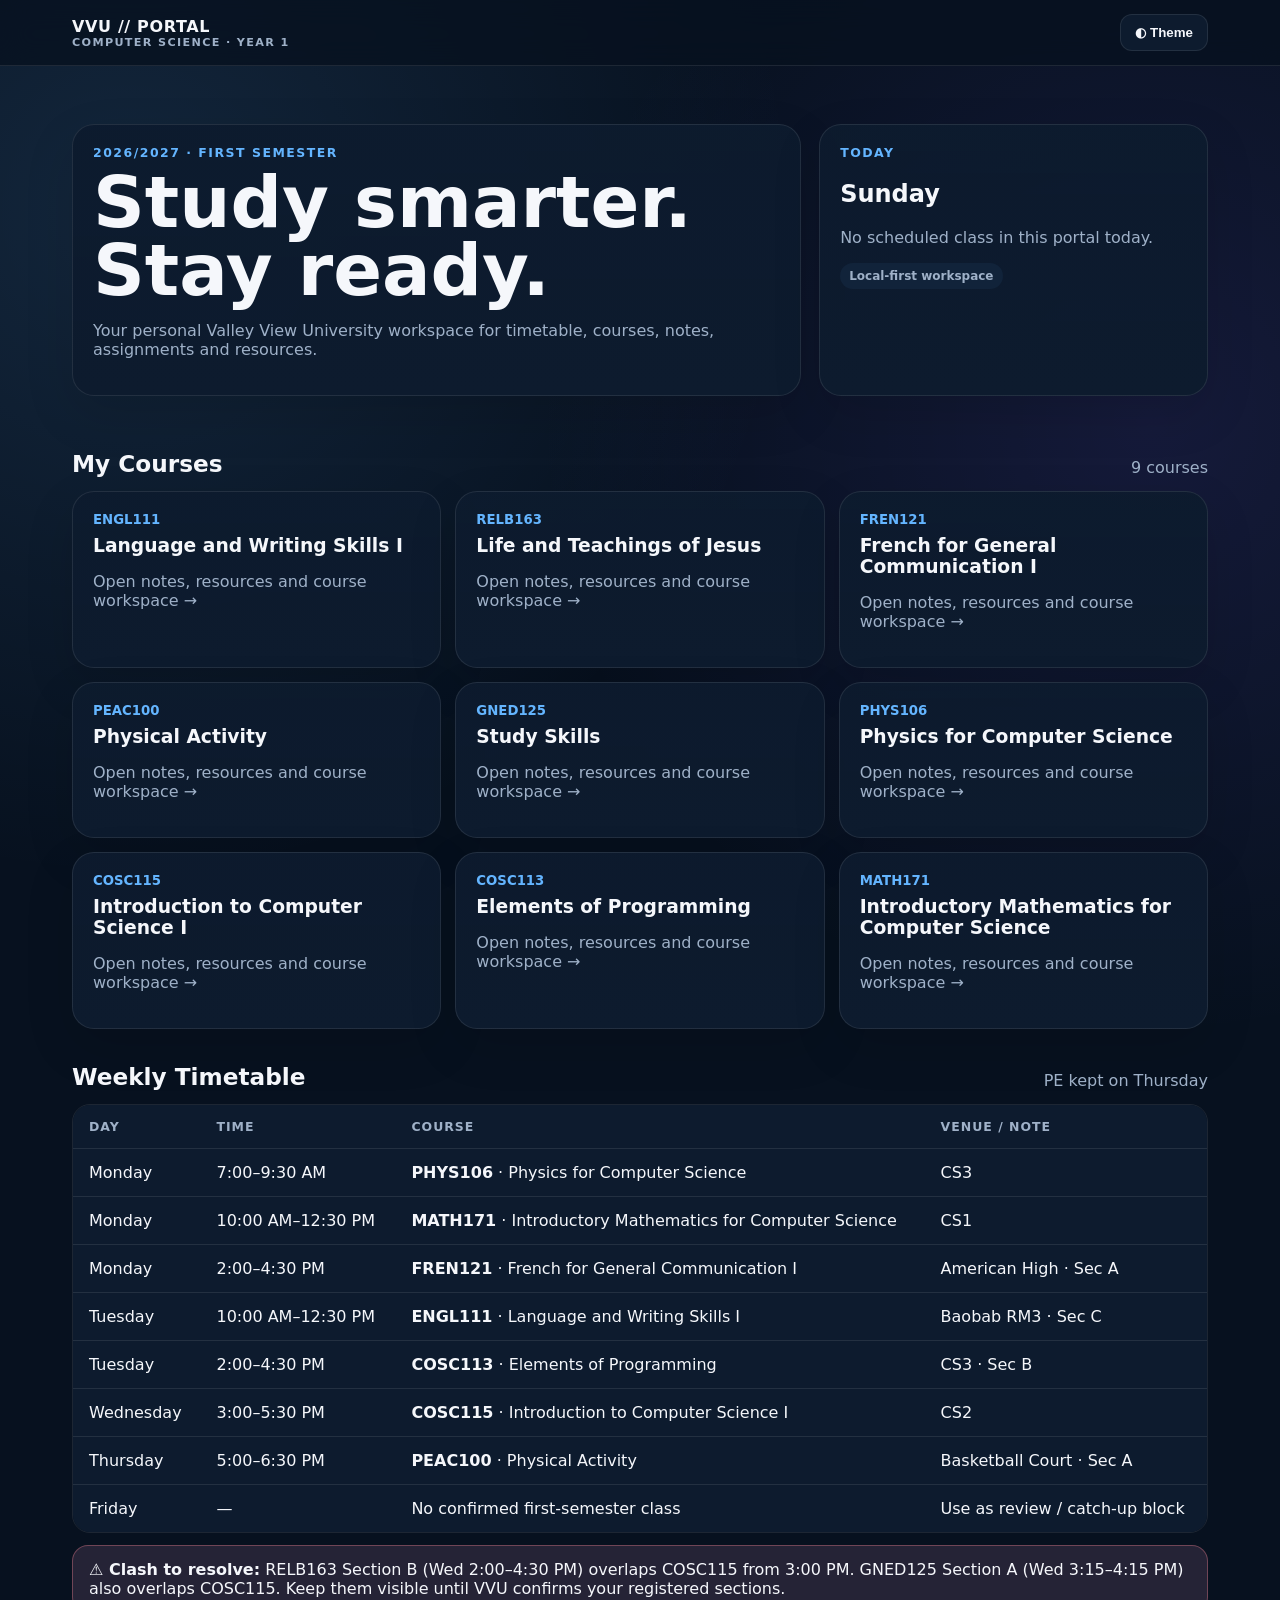
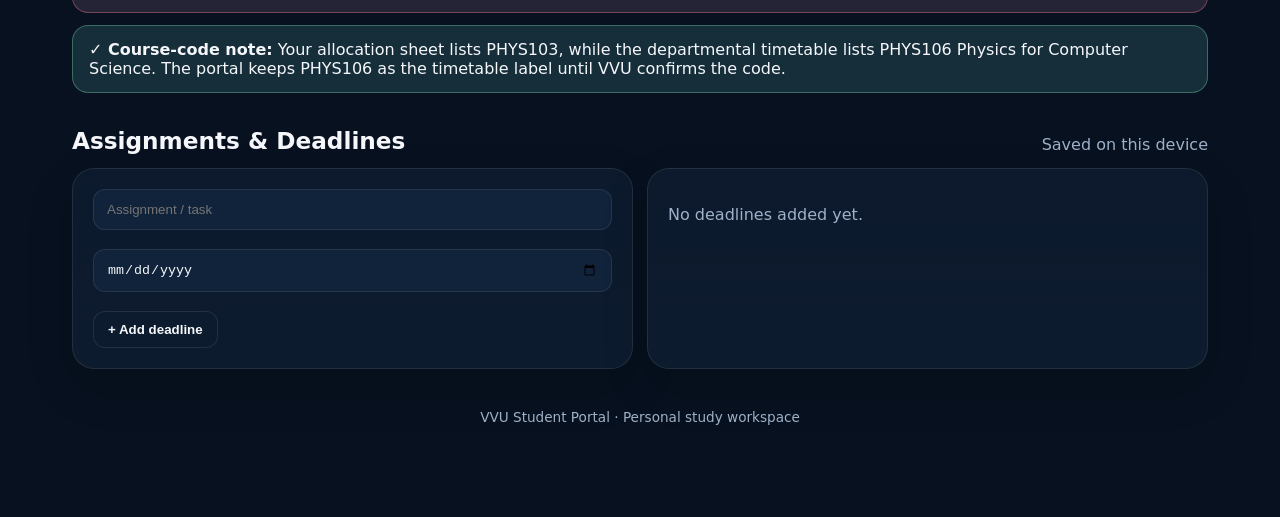
==== vvu-student-portal/index.html @ eab5c730 "Publish personal VVU student portal" ====
<!doctype html><html><head><meta charset="utf-8"><meta name="viewport" content="width=device-width,initial-scale=1"><title>VVU Student Portal</title><link rel="stylesheet" href="styles.css"></head><body>
<header class="topbar"><nav class="nav"><a class="brand" href="index.html">VVU // PORTAL<small>COMPUTER SCIENCE · YEAR 1</small></a><div class="spacer"></div><button class="btn" onclick="toggleTheme()">◐ Theme</button></nav></header>
<main class="shell">
<section class="hero"><div class="card"><div class="eyebrow">2026/2027 · First Semester</div><h1>Study smarter.<br>Stay ready.</h1><p class="muted">Your personal Valley View University workspace for timetable, courses, notes, assignments and resources.</p></div><div class="card"><div class="eyebrow">Today</div><h2 id="todayLabel">Loading…</h2><p class="muted" id="todayText"></p><span class="chip">Local-first workspace</span></div></section>
<div class="section-title"><h2>My Courses</h2><span class="muted">9 courses</span></div><section class="grid" id="courseGrid"></section>
<div class="section-title"><h2>Weekly Timetable</h2><span class="muted">PE kept on Thursday</span></div>
<div class="table-wrap"><table><thead><tr><th>Day</th><th>Time</th><th>Course</th><th>Venue / Note</th></tr></thead><tbody>
<tr data-day="1"><td>Monday</td><td>7:00–9:30 AM</td><td><b>PHYS106</b> · Physics for Computer Science</td><td>CS3</td></tr>
<tr data-day="1"><td>Monday</td><td>10:00 AM–12:30 PM</td><td><b>MATH171</b> · Introductory Mathematics for Computer Science</td><td>CS1</td></tr>
<tr data-day="1"><td>Monday</td><td>2:00–4:30 PM</td><td><b>FREN121</b> · French for General Communication I</td><td>American High · Sec A</td></tr>
<tr data-day="2"><td>Tuesday</td><td>10:00 AM–12:30 PM</td><td><b>ENGL111</b> · Language and Writing Skills I</td><td>Baobab RM3 · Sec C</td></tr>
<tr data-day="2"><td>Tuesday</td><td>2:00–4:30 PM</td><td><b>COSC113</b> · Elements of Programming</td><td>CS3 · Sec B</td></tr>
<tr data-day="3"><td>Wednesday</td><td>3:00–5:30 PM</td><td><b>COSC115</b> · Introduction to Computer Science I</td><td>CS2</td></tr>
<tr data-day="4"><td>Thursday</td><td>5:00–6:30 PM</td><td><b>PEAC100</b> · Physical Activity</td><td>Basketball Court · Sec A</td></tr>
<tr data-day="5"><td>Friday</td><td>—</td><td>No confirmed first-semester class</td><td>Use as review / catch-up block</td></tr>
</tbody></table></div>
<div class="alert"><b>⚠ Clash to resolve:</b> RELB163 Section B (Wed 2:00–4:30 PM) overlaps COSC115 from 3:00 PM. GNED125 Section A (Wed 3:15–4:15 PM) also overlaps COSC115. Keep them visible until VVU confirms your registered sections.</div>
<div class="alert ok"><b>✓ Course-code note:</b> Your allocation sheet lists PHYS103, while the departmental timetable lists PHYS106 Physics for Computer Science. The portal keeps PHYS106 as the timetable label until VVU confirms the code.</div>
<div class="section-title"><h2>Assignments & Deadlines</h2><span class="muted">Saved on this device</span></div>
<section class="two"><div class="card"><input id="taskTitle" class="input" placeholder="Assignment / task"><br><br><input id="taskDate" class="input" type="date"><br><br><button class="btn" onclick="addTask()">+ Add deadline</button></div><div class="card"><div class="list" id="tasks"></div></div></section>
<div class="footer">VVU Student Portal · Personal study workspace</div></main><script src="app.js"></script><script>
const g=document.getElementById("courseGrid");courses.forEach(([c,n])=>{g.insertAdjacentHTML("beforeend",`<a class="card course" href="${courseLink(c)}"><div class="code">${c}</div><h3>${n}</h3><p class="muted">Open notes, resources and course workspace →</p></a>`)});
const day=new Date().getDay(), names=["Sunday","Monday","Tuesday","Wednesday","Thursday","Friday","Saturday"];todayLabel.textContent=names[day];const rows=[...document.querySelectorAll("[data-day]")].filter(r=>+r.dataset.day===day);rows.forEach(r=>r.classList.add("today"));todayText.textContent=rows.length?rows.map(r=>r.children[2].innerText+" · "+r.children[1].innerText).join(" | "):"No scheduled class in this portal today.";
function getTasks(){return JSON.parse(localStorage.getItem("vvuTasks")||"[]")}function saveTasks(x){localStorage.setItem("vvuTasks",JSON.stringify(x));renderTasks()}function addTask(){const t=taskTitle.value.trim(),d=taskDate.value;if(!t)return;const x=getTasks();x.push({id:Date.now(),t,d});saveTasks(x);taskTitle.value="";taskDate.value=""}function renderTasks(){const x=getTasks().sort((a,b)=>(a.d||"9999").localeCompare(b.d||"9999"));tasks.innerHTML=x.length?x.map(a=>`<div class="item"><div class="grow"><b>${a.t}</b><div class="muted">${a.d||"No date"}</div></div><button class="btn danger" onclick="removeTask(${a.id})">Delete</button></div>`).join(""):'<p class="muted">No deadlines added yet.</p>'}function removeTask(id){saveTasks(getTasks().filter(x=>x.id!==id))}renderTasks();
</script></body></html>
---- vvu-student-portal/styles.css ----
:root{--bg:#07111f;--panel:#0d1b2e;--panel2:#11233a;--text:#f5f7fb;--muted:#9fb1c8;--accent:#64b5ff;--accent2:#7c5cff;--border:rgba(255,255,255,.09);--danger:#ff6b7a;--ok:#65d6a6}
:root.light{--bg:#f4f7fb;--panel:#ffffff;--panel2:#eef3f9;--text:#142033;--muted:#63738a;--accent:#2563eb;--accent2:#6d5dfc;--border:rgba(20,32,51,.1);--danger:#d63b52;--ok:#0e9f6e}
*{box-sizing:border-box}body{margin:0;font-family:Inter,ui-sans-serif,system-ui,-apple-system,Segoe UI,Roboto,Arial;background:radial-gradient(circle at 10% 10%,rgba(100,181,255,.13),transparent 30%),radial-gradient(circle at 90% 20%,rgba(124,92,255,.12),transparent 30%),var(--bg);color:var(--text);min-height:100vh}
a{color:inherit;text-decoration:none}.shell{max-width:1180px;margin:auto;padding:22px}.topbar{position:sticky;top:0;z-index:20;backdrop-filter:blur(14px);background:color-mix(in srgb,var(--bg) 78%,transparent);border-bottom:1px solid var(--border)}
.nav{max-width:1180px;margin:auto;padding:14px 22px;display:flex;align-items:center;gap:14px}.brand{font-weight:900;letter-spacing:.04em}.brand small{display:block;color:var(--muted);font-size:.7rem;font-weight:600;letter-spacing:.12em}.spacer{flex:1}.btn{border:1px solid var(--border);background:var(--panel);color:var(--text);padding:10px 14px;border-radius:12px;cursor:pointer;font-weight:700}.btn:hover{transform:translateY(-1px);border-color:color-mix(in srgb,var(--accent) 45%,var(--border))}
.hero{padding:36px 0 20px;display:grid;grid-template-columns:1.5fr .8fr;gap:18px}.card{background:linear-gradient(180deg,color-mix(in srgb,var(--panel) 95%,transparent),var(--panel));border:1px solid var(--border);border-radius:22px;padding:20px;box-shadow:0 18px 50px rgba(0,0,0,.12)}.hero h1{font-size:clamp(2.1rem,6vw,4.5rem);line-height:.95;margin:8px 0 14px}.eyebrow{color:var(--accent);font-weight:900;letter-spacing:.12em;text-transform:uppercase;font-size:.78rem}.muted{color:var(--muted)}
.grid{display:grid;grid-template-columns:repeat(3,1fr);gap:14px}.course{transition:.2s}.course:hover{transform:translateY(-4px);border-color:color-mix(in srgb,var(--accent) 52%,var(--border))}.code{font-weight:900;color:var(--accent);font-size:.83rem}.course h3{margin:8px 0 6px}.chip{display:inline-flex;gap:6px;align-items:center;padding:6px 9px;border-radius:999px;background:var(--panel2);color:var(--muted);font-size:.75rem;font-weight:700}.section-title{display:flex;align-items:end;justify-content:space-between;margin:34px 0 14px}.section-title h2{margin:0;font-size:1.45rem}
.table-wrap{overflow:auto;border:1px solid var(--border);border-radius:18px}table{width:100%;border-collapse:collapse;min-width:780px;background:var(--panel)}th,td{padding:14px 16px;text-align:left;border-bottom:1px solid var(--border);vertical-align:top}th{color:var(--muted);font-size:.78rem;text-transform:uppercase;letter-spacing:.08em}tr:last-child td{border-bottom:0}.today{outline:2px solid color-mix(in srgb,var(--accent) 42%,transparent);outline-offset:-2px}.alert{padding:14px 16px;border-radius:16px;background:color-mix(in srgb,var(--danger) 10%,var(--panel));border:1px solid color-mix(in srgb,var(--danger) 28%,var(--border));margin-top:12px}.ok{background:color-mix(in srgb,var(--ok) 10%,var(--panel));border-color:color-mix(in srgb,var(--ok) 28%,var(--border))}
.two{display:grid;grid-template-columns:1fr 1fr;gap:14px}.input,textarea,select{width:100%;border:1px solid var(--border);background:var(--panel2);color:var(--text);padding:12px 13px;border-radius:12px;outline:none}textarea{min-height:190px;resize:vertical}.list{display:grid;gap:10px}.item{padding:13px 14px;border:1px solid var(--border);border-radius:14px;background:var(--panel2);display:flex;gap:10px;align-items:center}.item .grow{flex:1}.danger{color:var(--danger)}.footer{padding:40px 0 70px;color:var(--muted);text-align:center;font-size:.85rem}
@media(max-width:850px){.hero,.two{grid-template-columns:1fr}.grid{grid-template-columns:1fr 1fr}.hero h1{font-size:3rem}}@media(max-width:560px){.shell{padding:16px}.nav{padding:12px 16px}.grid{grid-template-columns:1fr}.hide-sm{display:none}.hero{padding-top:24px}.card{border-radius:18px}}
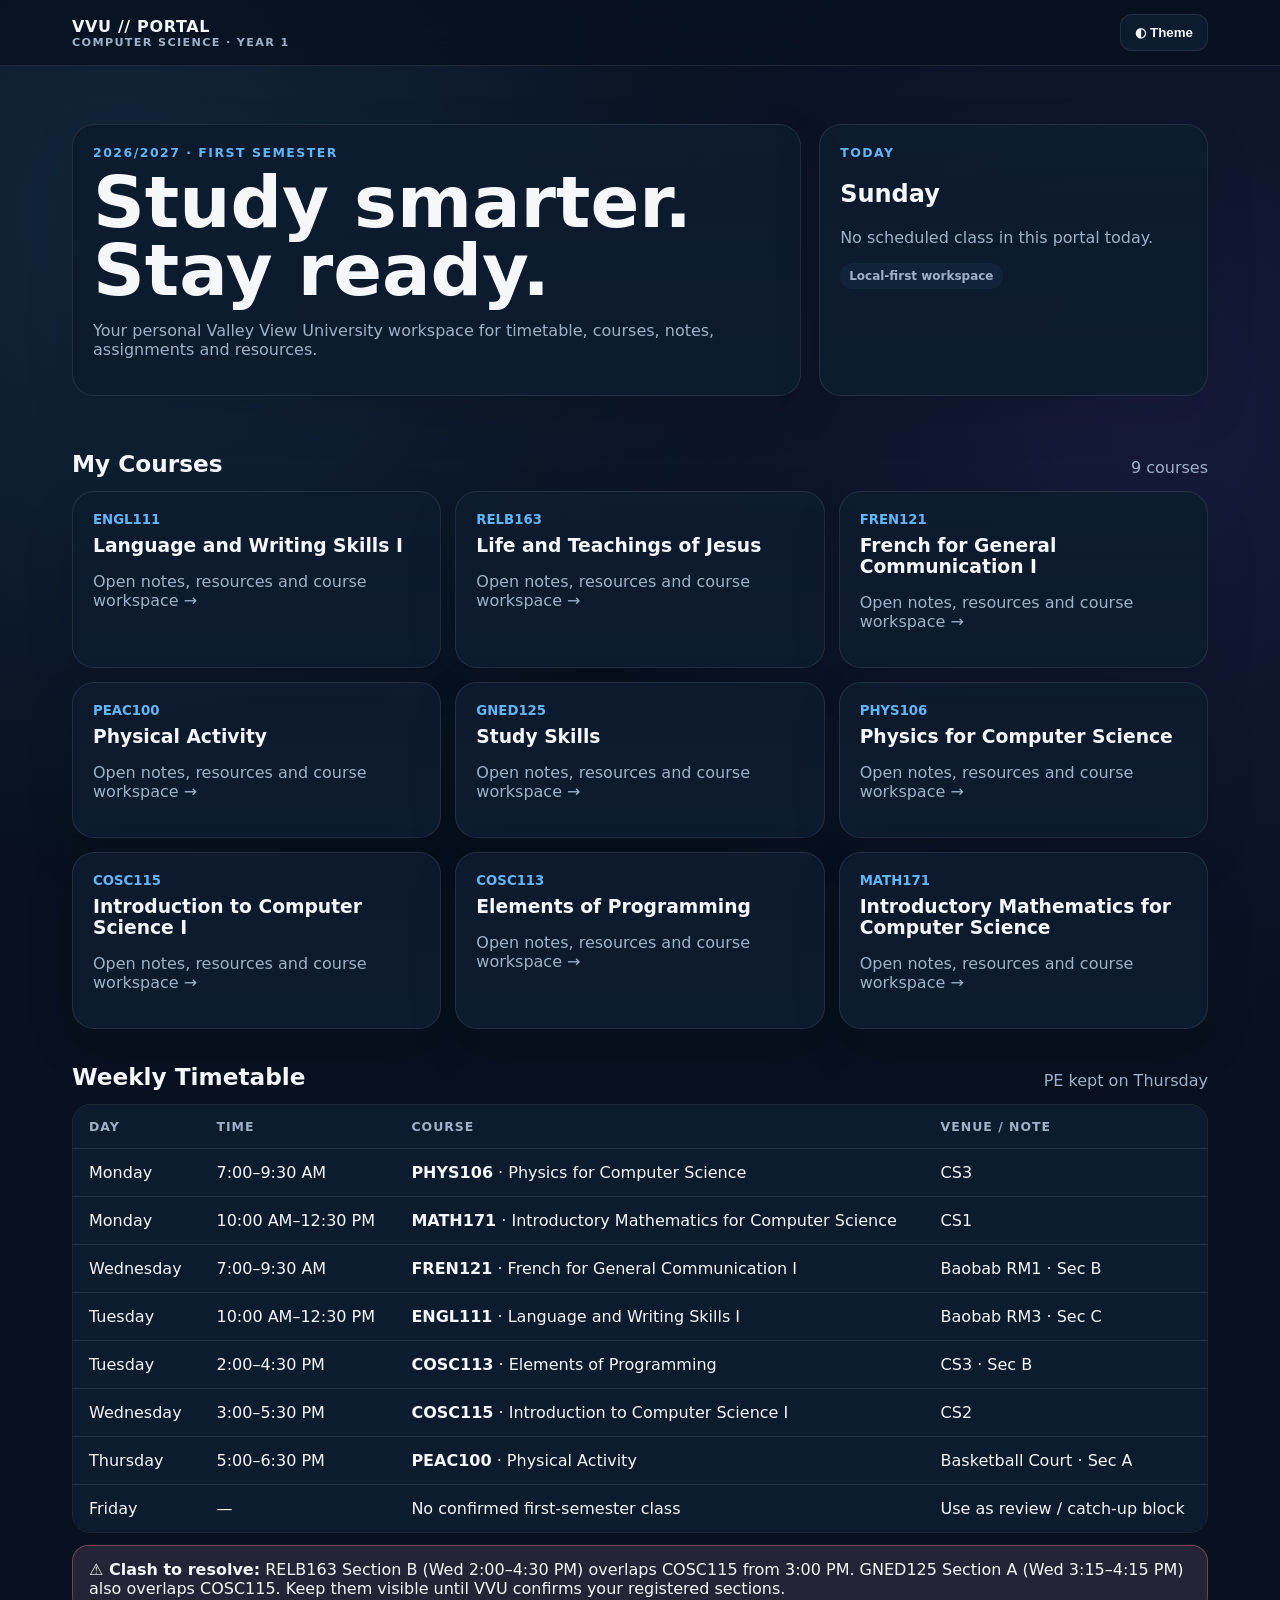
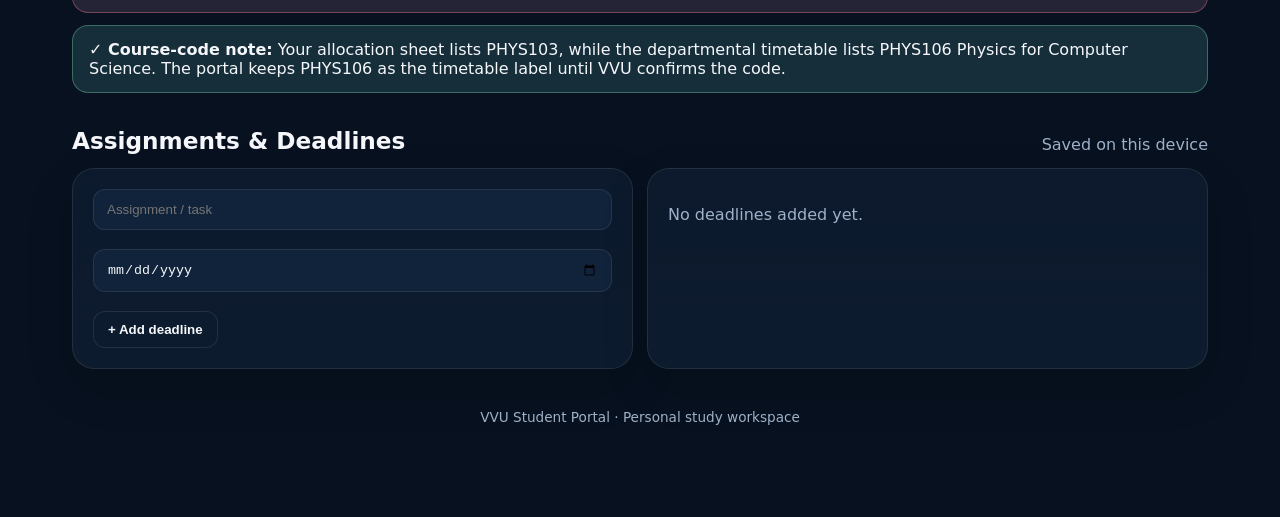
==== commit 4108e3af: "Move French to Wednesday Section B" ====
--- a/vvu-student-portal/index.html
+++ b/vvu-student-portal/index.html
@@ -7,7 +7,7 @@
 <div class="table-wrap"><table><thead><tr><th>Day</th><th>Time</th><th>Course</th><th>Venue / Note</th></tr></thead><tbody>
 <tr data-day="1"><td>Monday</td><td>7:00–9:30 AM</td><td><b>PHYS106</b> · Physics for Computer Science</td><td>CS3</td></tr>
 <tr data-day="1"><td>Monday</td><td>10:00 AM–12:30 PM</td><td><b>MATH171</b> · Introductory Mathematics for Computer Science</td><td>CS1</td></tr>
-<tr data-day="1"><td>Monday</td><td>2:00–4:30 PM</td><td><b>FREN121</b> · French for General Communication I</td><td>American High · Sec A</td></tr>
+<tr data-day="3"><td>Wednesday</td><td>7:00–9:30 AM</td><td><b>FREN121</b> · French for General Communication I</td><td>Baobab RM1 · Sec B</td></tr>
 <tr data-day="2"><td>Tuesday</td><td>10:00 AM–12:30 PM</td><td><b>ENGL111</b> · Language and Writing Skills I</td><td>Baobab RM3 · Sec C</td></tr>
 <tr data-day="2"><td>Tuesday</td><td>2:00–4:30 PM</td><td><b>COSC113</b> · Elements of Programming</td><td>CS3 · Sec B</td></tr>
 <tr data-day="3"><td>Wednesday</td><td>3:00–5:30 PM</td><td><b>COSC115</b> · Introduction to Computer Science I</td><td>CS2</td></tr>
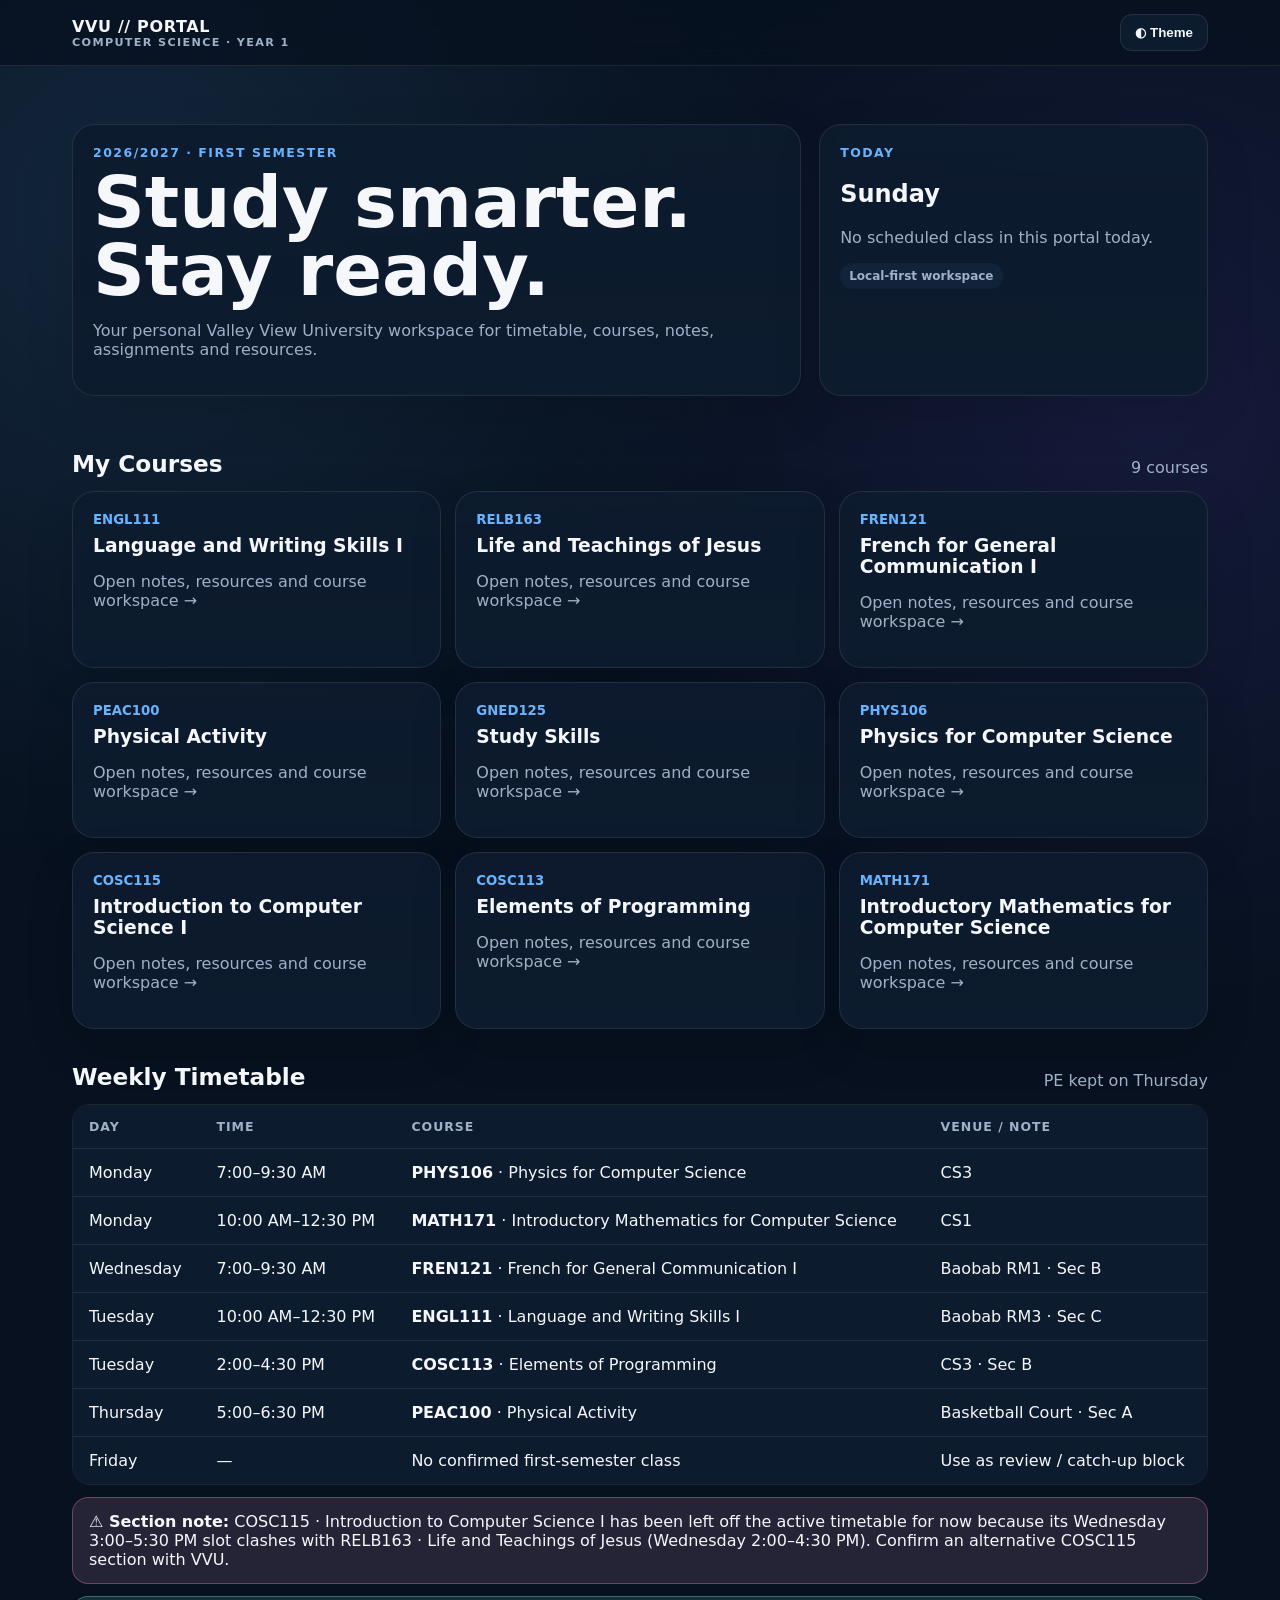
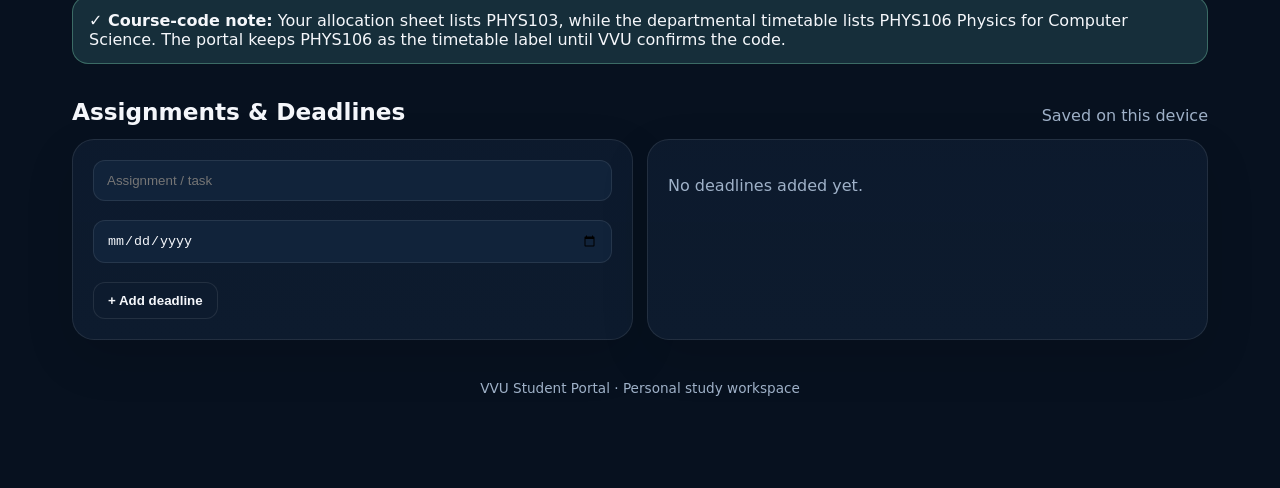
==== commit de5ae996: "Remove COSC115 from active timetable due to clash" ====
--- a/vvu-student-portal/index.html
+++ b/vvu-student-portal/index.html
@@ -10,11 +10,10 @@
 <tr data-day="3"><td>Wednesday</td><td>7:00–9:30 AM</td><td><b>FREN121</b> · French for General Communication I</td><td>Baobab RM1 · Sec B</td></tr>
 <tr data-day="2"><td>Tuesday</td><td>10:00 AM–12:30 PM</td><td><b>ENGL111</b> · Language and Writing Skills I</td><td>Baobab RM3 · Sec C</td></tr>
 <tr data-day="2"><td>Tuesday</td><td>2:00–4:30 PM</td><td><b>COSC113</b> · Elements of Programming</td><td>CS3 · Sec B</td></tr>
-<tr data-day="3"><td>Wednesday</td><td>3:00–5:30 PM</td><td><b>COSC115</b> · Introduction to Computer Science I</td><td>CS2</td></tr>
 <tr data-day="4"><td>Thursday</td><td>5:00–6:30 PM</td><td><b>PEAC100</b> · Physical Activity</td><td>Basketball Court · Sec A</td></tr>
 <tr data-day="5"><td>Friday</td><td>—</td><td>No confirmed first-semester class</td><td>Use as review / catch-up block</td></tr>
 </tbody></table></div>
-<div class="alert"><b>⚠ Clash to resolve:</b> RELB163 Section B (Wed 2:00–4:30 PM) overlaps COSC115 from 3:00 PM. GNED125 Section A (Wed 3:15–4:15 PM) also overlaps COSC115. Keep them visible until VVU confirms your registered sections.</div>
+<div class="alert"><b>⚠ Section note:</b> COSC115 · Introduction to Computer Science I has been left off the active timetable for now because its Wednesday 3:00–5:30 PM slot clashes with RELB163 · Life and Teachings of Jesus (Wednesday 2:00–4:30 PM). Confirm an alternative COSC115 section with VVU.</div>
 <div class="alert ok"><b>✓ Course-code note:</b> Your allocation sheet lists PHYS103, while the departmental timetable lists PHYS106 Physics for Computer Science. The portal keeps PHYS106 as the timetable label until VVU confirms the code.</div>
 <div class="section-title"><h2>Assignments & Deadlines</h2><span class="muted">Saved on this device</span></div>
 <section class="two"><div class="card"><input id="taskTitle" class="input" placeholder="Assignment / task"><br><br><input id="taskDate" class="input" type="date"><br><br><button class="btn" onclick="addTask()">+ Add deadline</button></div><div class="card"><div class="list" id="tasks"></div></div></section>
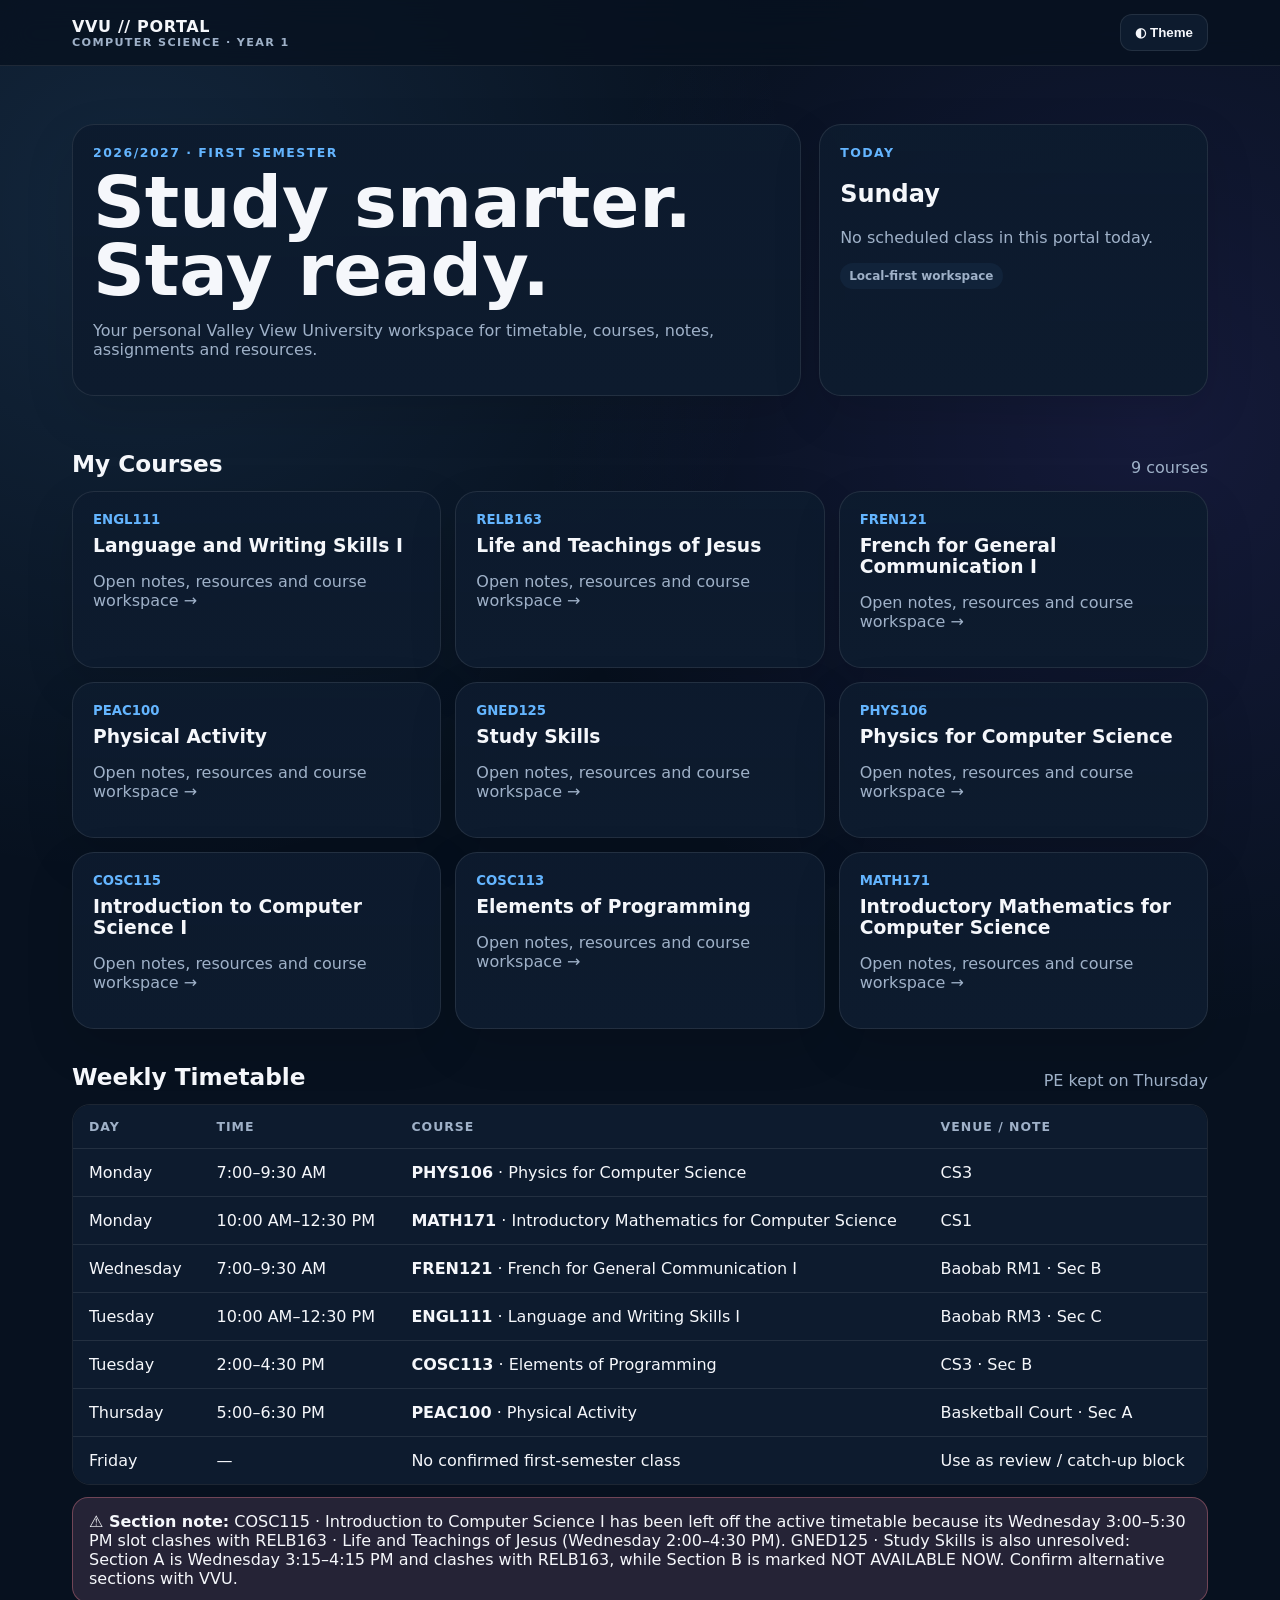
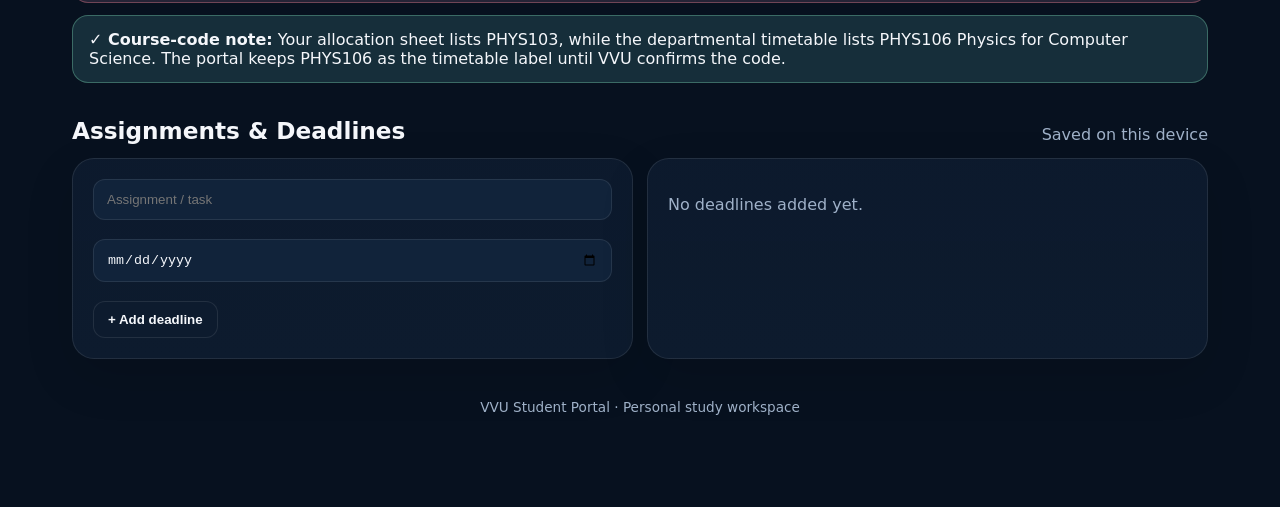
==== commit ac994177: "Mark Study Skills as unresolved due to clash" ====
--- a/vvu-student-portal/index.html
+++ b/vvu-student-portal/index.html
@@ -13,7 +13,7 @@
 <tr data-day="4"><td>Thursday</td><td>5:00–6:30 PM</td><td><b>PEAC100</b> · Physical Activity</td><td>Basketball Court · Sec A</td></tr>
 <tr data-day="5"><td>Friday</td><td>—</td><td>No confirmed first-semester class</td><td>Use as review / catch-up block</td></tr>
 </tbody></table></div>
-<div class="alert"><b>⚠ Section note:</b> COSC115 · Introduction to Computer Science I has been left off the active timetable for now because its Wednesday 3:00–5:30 PM slot clashes with RELB163 · Life and Teachings of Jesus (Wednesday 2:00–4:30 PM). Confirm an alternative COSC115 section with VVU.</div>
+<div class="alert"><b>⚠ Section note:</b> COSC115 · Introduction to Computer Science I has been left off the active timetable because its Wednesday 3:00–5:30 PM slot clashes with RELB163 · Life and Teachings of Jesus (Wednesday 2:00–4:30 PM). GNED125 · Study Skills is also unresolved: Section A is Wednesday 3:15–4:15 PM and clashes with RELB163, while Section B is marked NOT AVAILABLE NOW. Confirm alternative sections with VVU.</div>
 <div class="alert ok"><b>✓ Course-code note:</b> Your allocation sheet lists PHYS103, while the departmental timetable lists PHYS106 Physics for Computer Science. The portal keeps PHYS106 as the timetable label until VVU confirms the code.</div>
 <div class="section-title"><h2>Assignments & Deadlines</h2><span class="muted">Saved on this device</span></div>
 <section class="two"><div class="card"><input id="taskTitle" class="input" placeholder="Assignment / task"><br><br><input id="taskDate" class="input" type="date"><br><br><button class="btn" onclick="addTask()">+ Add deadline</button></div><div class="card"><div class="list" id="tasks"></div></div></section>
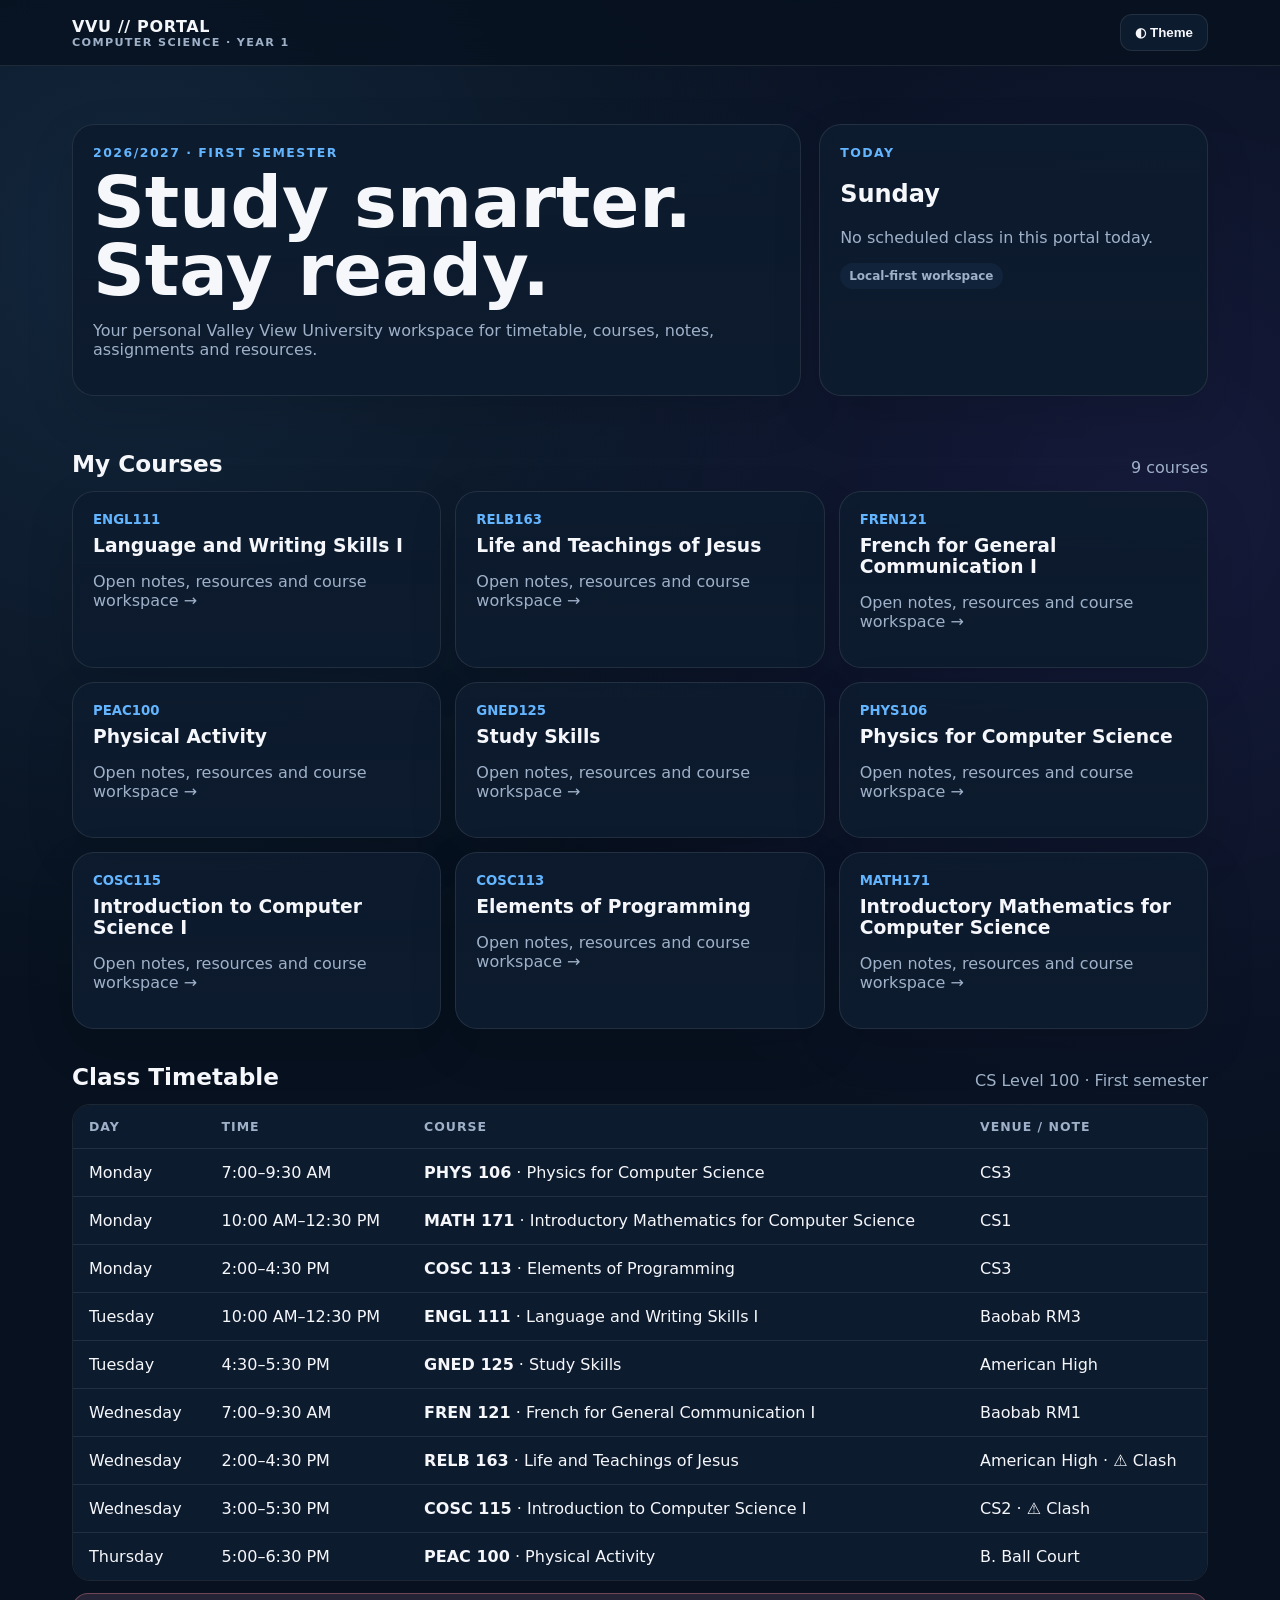
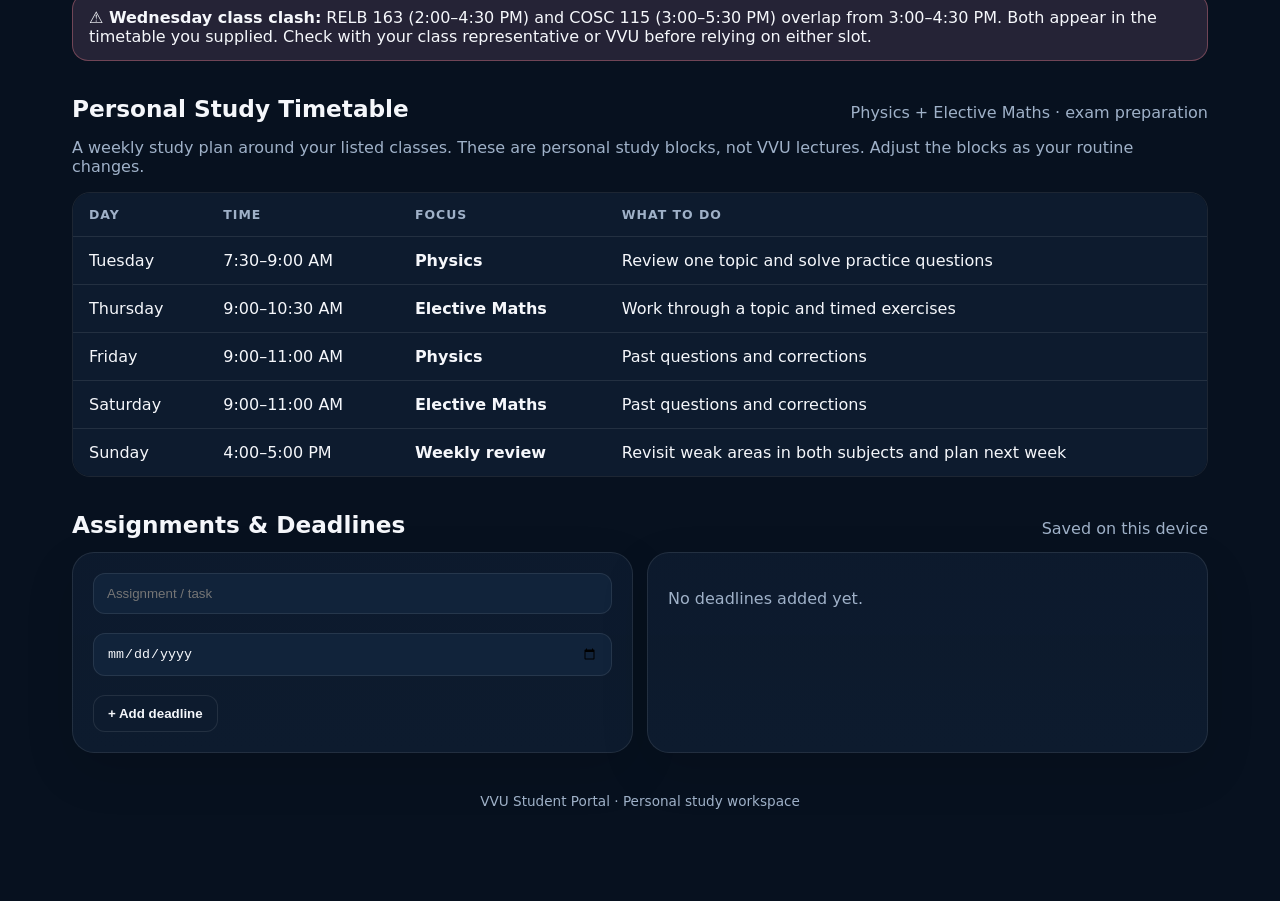
==== commit a4742dff: "Update CS L100 timetable and add personal Physics and E-Maths study plan" ====
--- a/vvu-student-portal/index.html
+++ b/vvu-student-portal/index.html
@@ -3,18 +3,28 @@
 <main class="shell">
 <section class="hero"><div class="card"><div class="eyebrow">2026/2027 · First Semester</div><h1>Study smarter.<br>Stay ready.</h1><p class="muted">Your personal Valley View University workspace for timetable, courses, notes, assignments and resources.</p></div><div class="card"><div class="eyebrow">Today</div><h2 id="todayLabel">Loading…</h2><p class="muted" id="todayText"></p><span class="chip">Local-first workspace</span></div></section>
 <div class="section-title"><h2>My Courses</h2><span class="muted">9 courses</span></div><section class="grid" id="courseGrid"></section>
-<div class="section-title"><h2>Weekly Timetable</h2><span class="muted">PE kept on Thursday</span></div>
+<div class="section-title"><h2>Class Timetable</h2><span class="muted">CS Level 100 · First semester</span></div>
 <div class="table-wrap"><table><thead><tr><th>Day</th><th>Time</th><th>Course</th><th>Venue / Note</th></tr></thead><tbody>
-<tr data-day="1"><td>Monday</td><td>7:00–9:30 AM</td><td><b>PHYS106</b> · Physics for Computer Science</td><td>CS3</td></tr>
-<tr data-day="1"><td>Monday</td><td>10:00 AM–12:30 PM</td><td><b>MATH171</b> · Introductory Mathematics for Computer Science</td><td>CS1</td></tr>
-<tr data-day="3"><td>Wednesday</td><td>7:00–9:30 AM</td><td><b>FREN121</b> · French for General Communication I</td><td>Baobab RM1 · Sec B</td></tr>
-<tr data-day="2"><td>Tuesday</td><td>10:00 AM–12:30 PM</td><td><b>ENGL111</b> · Language and Writing Skills I</td><td>Baobab RM3 · Sec C</td></tr>
-<tr data-day="2"><td>Tuesday</td><td>2:00–4:30 PM</td><td><b>COSC113</b> · Elements of Programming</td><td>CS3 · Sec B</td></tr>
-<tr data-day="4"><td>Thursday</td><td>5:00–6:30 PM</td><td><b>PEAC100</b> · Physical Activity</td><td>Basketball Court · Sec A</td></tr>
-<tr data-day="5"><td>Friday</td><td>—</td><td>No confirmed first-semester class</td><td>Use as review / catch-up block</td></tr>
+<tr data-day="1"><td>Monday</td><td>7:00–9:30 AM</td><td><b>PHYS 106</b> · Physics for Computer Science</td><td>CS3</td></tr>
+<tr data-day="1"><td>Monday</td><td>10:00 AM–12:30 PM</td><td><b>MATH 171</b> · Introductory Mathematics for Computer Science</td><td>CS1</td></tr>
+<tr data-day="1"><td>Monday</td><td>2:00–4:30 PM</td><td><b>COSC 113</b> · Elements of Programming</td><td>CS3</td></tr>
+<tr data-day="2"><td>Tuesday</td><td>10:00 AM–12:30 PM</td><td><b>ENGL 111</b> · Language and Writing Skills I</td><td>Baobab RM3</td></tr>
+<tr data-day="2"><td>Tuesday</td><td>4:30–5:30 PM</td><td><b>GNED 125</b> · Study Skills</td><td>American High</td></tr>
+<tr data-day="3"><td>Wednesday</td><td>7:00–9:30 AM</td><td><b>FREN 121</b> · French for General Communication I</td><td>Baobab RM1</td></tr>
+<tr data-day="3"><td>Wednesday</td><td>2:00–4:30 PM</td><td><b>RELB 163</b> · Life and Teachings of Jesus</td><td>American High · ⚠ Clash</td></tr>
+<tr data-day="3"><td>Wednesday</td><td>3:00–5:30 PM</td><td><b>COSC 115</b> · Introduction to Computer Science I</td><td>CS2 · ⚠ Clash</td></tr>
+<tr data-day="4"><td>Thursday</td><td>5:00–6:30 PM</td><td><b>PEAC 100</b> · Physical Activity</td><td>B. Ball Court</td></tr>
 </tbody></table></div>
-<div class="alert"><b>⚠ Section note:</b> COSC115 · Introduction to Computer Science I has been left off the active timetable because its Wednesday 3:00–5:30 PM slot clashes with RELB163 · Life and Teachings of Jesus (Wednesday 2:00–4:30 PM). GNED125 · Study Skills is also unresolved: Section A is Wednesday 3:15–4:15 PM and clashes with RELB163, while Section B is marked NOT AVAILABLE NOW. Confirm alternative sections with VVU.</div>
-<div class="alert ok"><b>✓ Course-code note:</b> Your allocation sheet lists PHYS103, while the departmental timetable lists PHYS106 Physics for Computer Science. The portal keeps PHYS106 as the timetable label until VVU confirms the code.</div>
+<div class="alert"><b>⚠ Wednesday class clash:</b> RELB 163 (2:00–4:30 PM) and COSC 115 (3:00–5:30 PM) overlap from 3:00–4:30 PM. Both appear in the timetable you supplied. Check with your class representative or VVU before relying on either slot.</div>
+<div class="section-title"><h2>Personal Study Timetable</h2><span class="muted">Physics + Elective Maths · exam preparation</span></div>
+<p class="muted">A weekly study plan around your listed classes. These are personal study blocks, not VVU lectures. Adjust the blocks as your routine changes.</p>
+<div class="table-wrap"><table><thead><tr><th>Day</th><th>Time</th><th>Focus</th><th>What to do</th></tr></thead><tbody>
+<tr><td>Tuesday</td><td>7:30–9:00 AM</td><td><b>Physics</b></td><td>Review one topic and solve practice questions</td></tr>
+<tr><td>Thursday</td><td>9:00–10:30 AM</td><td><b>Elective Maths</b></td><td>Work through a topic and timed exercises</td></tr>
+<tr><td>Friday</td><td>9:00–11:00 AM</td><td><b>Physics</b></td><td>Past questions and corrections</td></tr>
+<tr><td>Saturday</td><td>9:00–11:00 AM</td><td><b>Elective Maths</b></td><td>Past questions and corrections</td></tr>
+<tr><td>Sunday</td><td>4:00–5:00 PM</td><td><b>Weekly review</b></td><td>Revisit weak areas in both subjects and plan next week</td></tr>
+</tbody></table></div>
 <div class="section-title"><h2>Assignments & Deadlines</h2><span class="muted">Saved on this device</span></div>
 <section class="two"><div class="card"><input id="taskTitle" class="input" placeholder="Assignment / task"><br><br><input id="taskDate" class="input" type="date"><br><br><button class="btn" onclick="addTask()">+ Add deadline</button></div><div class="card"><div class="list" id="tasks"></div></div></section>
 <div class="footer">VVU Student Portal · Personal study workspace</div></main><script src="app.js"></script><script>
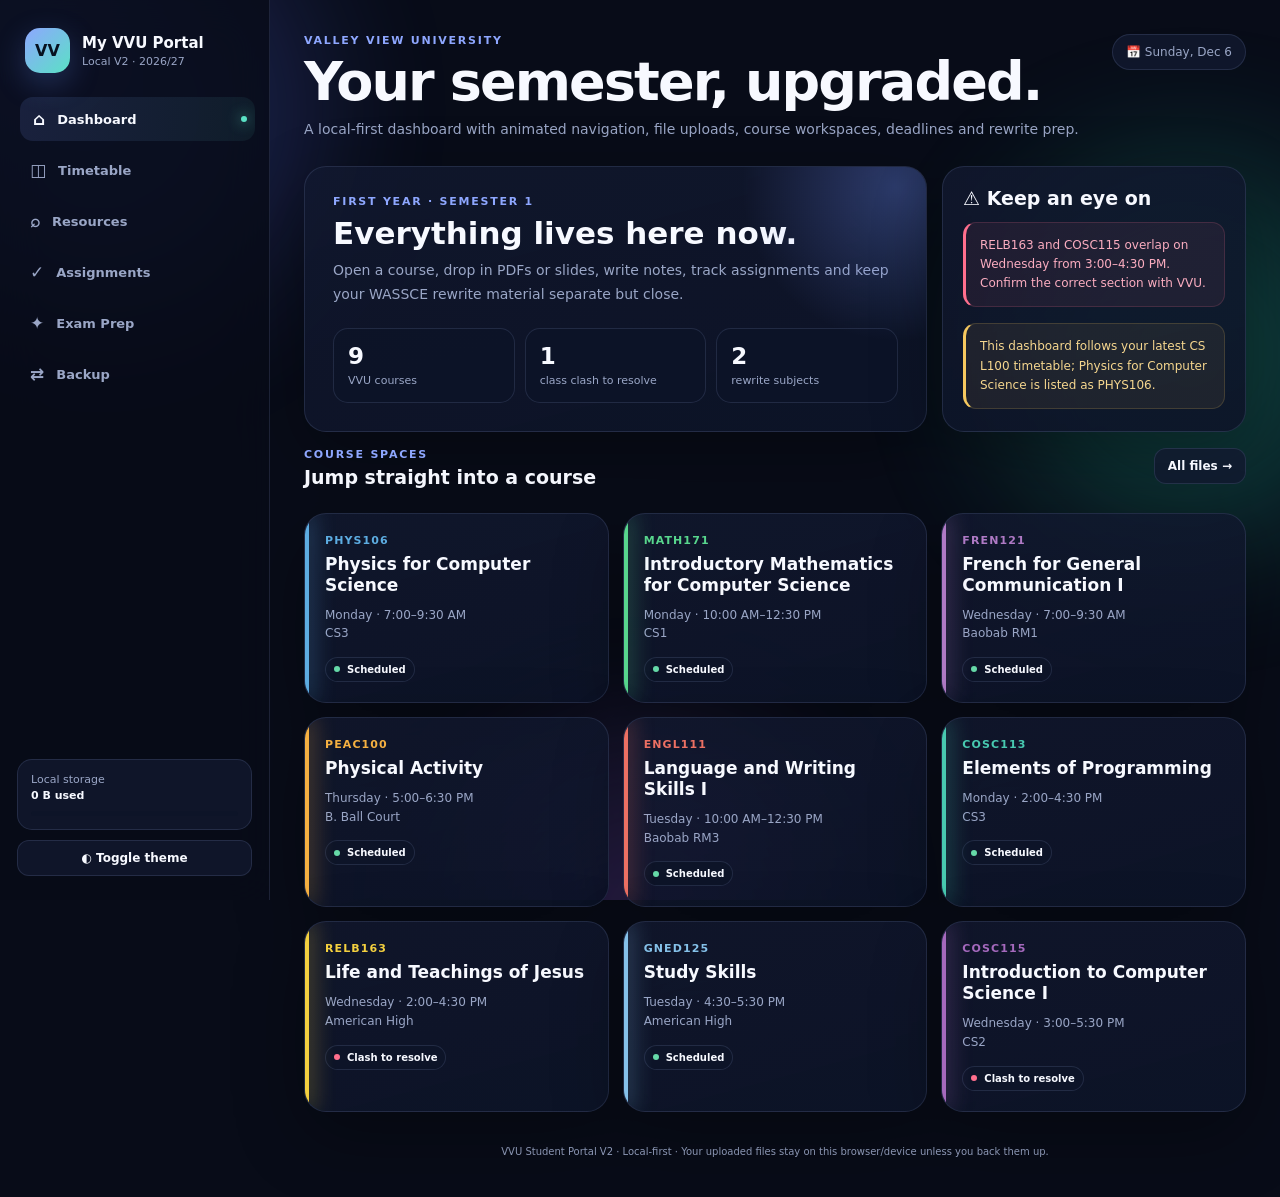
==== commit 98f42b10: "Restore VVU Portal V2 design with current timetable and study plan" ====
--- a/vvu-student-portal/index.html
+++ b/vvu-student-portal/index.html
@@ -1,34 +1,44 @@
-<!doctype html><html><head><meta charset="utf-8"><meta name="viewport" content="width=device-width,initial-scale=1"><title>VVU Student Portal</title><link rel="stylesheet" href="styles.css"></head><body>
-<header class="topbar"><nav class="nav"><a class="brand" href="index.html">VVU // PORTAL<small>COMPUTER SCIENCE · YEAR 1</small></a><div class="spacer"></div><button class="btn" onclick="toggleTheme()">◐ Theme</button></nav></header>
-<main class="shell">
-<section class="hero"><div class="card"><div class="eyebrow">2026/2027 · First Semester</div><h1>Study smarter.<br>Stay ready.</h1><p class="muted">Your personal Valley View University workspace for timetable, courses, notes, assignments and resources.</p></div><div class="card"><div class="eyebrow">Today</div><h2 id="todayLabel">Loading…</h2><p class="muted" id="todayText"></p><span class="chip">Local-first workspace</span></div></section>
-<div class="section-title"><h2>My Courses</h2><span class="muted">9 courses</span></div><section class="grid" id="courseGrid"></section>
-<div class="section-title"><h2>Class Timetable</h2><span class="muted">CS Level 100 · First semester</span></div>
-<div class="table-wrap"><table><thead><tr><th>Day</th><th>Time</th><th>Course</th><th>Venue / Note</th></tr></thead><tbody>
-<tr data-day="1"><td>Monday</td><td>7:00–9:30 AM</td><td><b>PHYS 106</b> · Physics for Computer Science</td><td>CS3</td></tr>
-<tr data-day="1"><td>Monday</td><td>10:00 AM–12:30 PM</td><td><b>MATH 171</b> · Introductory Mathematics for Computer Science</td><td>CS1</td></tr>
-<tr data-day="1"><td>Monday</td><td>2:00–4:30 PM</td><td><b>COSC 113</b> · Elements of Programming</td><td>CS3</td></tr>
-<tr data-day="2"><td>Tuesday</td><td>10:00 AM–12:30 PM</td><td><b>ENGL 111</b> · Language and Writing Skills I</td><td>Baobab RM3</td></tr>
-<tr data-day="2"><td>Tuesday</td><td>4:30–5:30 PM</td><td><b>GNED 125</b> · Study Skills</td><td>American High</td></tr>
-<tr data-day="3"><td>Wednesday</td><td>7:00–9:30 AM</td><td><b>FREN 121</b> · French for General Communication I</td><td>Baobab RM1</td></tr>
-<tr data-day="3"><td>Wednesday</td><td>2:00–4:30 PM</td><td><b>RELB 163</b> · Life and Teachings of Jesus</td><td>American High · ⚠ Clash</td></tr>
-<tr data-day="3"><td>Wednesday</td><td>3:00–5:30 PM</td><td><b>COSC 115</b> · Introduction to Computer Science I</td><td>CS2 · ⚠ Clash</td></tr>
-<tr data-day="4"><td>Thursday</td><td>5:00–6:30 PM</td><td><b>PEAC 100</b> · Physical Activity</td><td>B. Ball Court</td></tr>
-</tbody></table></div>
-<div class="alert"><b>⚠ Wednesday class clash:</b> RELB 163 (2:00–4:30 PM) and COSC 115 (3:00–5:30 PM) overlap from 3:00–4:30 PM. Both appear in the timetable you supplied. Check with your class representative or VVU before relying on either slot.</div>
-<div class="section-title"><h2>Personal Study Timetable</h2><span class="muted">Physics + Elective Maths · exam preparation</span></div>
-<p class="muted">A weekly study plan around your listed classes. These are personal study blocks, not VVU lectures. Adjust the blocks as your routine changes.</p>
-<div class="table-wrap"><table><thead><tr><th>Day</th><th>Time</th><th>Focus</th><th>What to do</th></tr></thead><tbody>
-<tr><td>Tuesday</td><td>7:30–9:00 AM</td><td><b>Physics</b></td><td>Review one topic and solve practice questions</td></tr>
-<tr><td>Thursday</td><td>9:00–10:30 AM</td><td><b>Elective Maths</b></td><td>Work through a topic and timed exercises</td></tr>
-<tr><td>Friday</td><td>9:00–11:00 AM</td><td><b>Physics</b></td><td>Past questions and corrections</td></tr>
-<tr><td>Saturday</td><td>9:00–11:00 AM</td><td><b>Elective Maths</b></td><td>Past questions and corrections</td></tr>
-<tr><td>Sunday</td><td>4:00–5:00 PM</td><td><b>Weekly review</b></td><td>Revisit weak areas in both subjects and plan next week</td></tr>
-</tbody></table></div>
-<div class="section-title"><h2>Assignments & Deadlines</h2><span class="muted">Saved on this device</span></div>
-<section class="two"><div class="card"><input id="taskTitle" class="input" placeholder="Assignment / task"><br><br><input id="taskDate" class="input" type="date"><br><br><button class="btn" onclick="addTask()">+ Add deadline</button></div><div class="card"><div class="list" id="tasks"></div></div></section>
-<div class="footer">VVU Student Portal · Personal study workspace</div></main><script src="app.js"></script><script>
-const g=document.getElementById("courseGrid");courses.forEach(([c,n])=>{g.insertAdjacentHTML("beforeend",`<a class="card course" href="${courseLink(c)}"><div class="code">${c}</div><h3>${n}</h3><p class="muted">Open notes, resources and course workspace →</p></a>`)});
-const day=new Date().getDay(), names=["Sunday","Monday","Tuesday","Wednesday","Thursday","Friday","Saturday"];todayLabel.textContent=names[day];const rows=[...document.querySelectorAll("[data-day]")].filter(r=>+r.dataset.day===day);rows.forEach(r=>r.classList.add("today"));todayText.textContent=rows.length?rows.map(r=>r.children[2].innerText+" · "+r.children[1].innerText).join(" | "):"No scheduled class in this portal today.";
-function getTasks(){return JSON.parse(localStorage.getItem("vvuTasks")||"[]")}function saveTasks(x){localStorage.setItem("vvuTasks",JSON.stringify(x));renderTasks()}function addTask(){const t=taskTitle.value.trim(),d=taskDate.value;if(!t)return;const x=getTasks();x.push({id:Date.now(),t,d});saveTasks(x);taskTitle.value="";taskDate.value=""}function renderTasks(){const x=getTasks().sort((a,b)=>(a.d||"9999").localeCompare(b.d||"9999"));tasks.innerHTML=x.length?x.map(a=>`<div class="item"><div class="grow"><b>${a.t}</b><div class="muted">${a.d||"No date"}</div></div><button class="btn danger" onclick="removeTask(${a.id})">Delete</button></div>`).join(""):'<p class="muted">No deadlines added yet.</p>'}function removeTask(id){saveTasks(getTasks().filter(x=>x.id!==id))}renderTasks();
-</script></body></html>+<!doctype html>
+<html lang="en">
+<head>
+  <meta charset="utf-8" />
+  <meta name="viewport" content="width=device-width, initial-scale=1" />
+  <meta name="theme-color" content="#080c18" />
+  <title>My VVU Portal · V2</title>
+  <link rel="stylesheet" href="assets/styles.css" />
+</head>
+<body>
+  <div class="cursor-glow" aria-hidden="true"></div>
+  <div class="ambient" aria-hidden="true"><i></i><i></i><i></i></div>
+  <div class="app-shell">
+    <aside class="sidebar" id="sidebar">
+      <a class="brand" href="#/dashboard" aria-label="Go to dashboard">
+        <span class="brand-mark">VV</span>
+        <span><b>My VVU Portal</b><small>Local V2 · 2026/27</small></span>
+      </a>
+      <nav id="mainNav" class="nav"></nav>
+      <div class="sidebar-bottom">
+        <div class="storage-card"><span>Local storage</span><b id="storageUsage">Checking…</b><div class="storage-track"><i id="storageBar"></i></div></div>
+        <button class="ghost-btn full" id="themeBtn" type="button">◐ Toggle theme</button>
+      </div>
+    </aside>
+    <div class="main-wrap">
+      <header class="mobile-header">
+        <button class="icon-btn" id="menuBtn" aria-label="Open navigation">☰</button>
+        <a class="mini-brand" href="#/dashboard">VVU Portal</a>
+        <span class="status-chip"><i></i>Local</span>
+      </header>
+      <main id="app" class="page-root" tabindex="-1"></main>
+    </div>
+  </div>
+
+  <dialog id="confirmDialog" class="modal">
+    <form method="dialog">
+      <h3 id="confirmTitle">Confirm</h3><p id="confirmText"></p>
+      <div class="modal-actions"><button value="cancel" class="ghost-btn">Cancel</button><button value="ok" class="danger-btn">Delete</button></div>
+    </form>
+  </dialog>
+  <div id="toastHost" class="toast-host" aria-live="polite"></div>
+  <script src="assets/app.js"></script>
+</body>
+</html>
--- a/vvu-student-portal/assets/styles.css
+++ b/vvu-student-portal/assets/styles.css
@@ -0,0 +1,28 @@
+:root{--bg:#080c18;--panel:rgba(18,25,48,.80);--panel2:#111932;--panel3:#0d1428;--text:#f7f9ff;--muted:#9aa6c6;--line:rgba(139,157,209,.17);--line2:rgba(139,157,209,.30);--primary:#8ea7ff;--primary2:#5ae1c5;--danger:#ff6f8d;--warn:#f6c85f;--success:#66d9a8;--shadow:0 24px 70px rgba(0,0,0,.32);--radius:22px}
+:root.light{--bg:#eef2fb;--panel:rgba(255,255,255,.85);--panel2:#fff;--panel3:#f7f9ff;--text:#10172d;--muted:#68728f;--line:rgba(49,67,111,.13);--line2:rgba(49,67,111,.25);--shadow:0 18px 50px rgba(43,58,94,.14)}
+*{box-sizing:border-box}html{scroll-behavior:smooth}body{margin:0;background:var(--bg);color:var(--text);font-family:Inter,ui-sans-serif,system-ui,-apple-system,BlinkMacSystemFont,'Segoe UI',sans-serif;min-height:100vh;overflow-x:hidden}button,input,select,textarea{font:inherit}a{color:inherit;text-decoration:none}button{color:inherit}
+.ambient{position:fixed;inset:0;pointer-events:none;overflow:hidden;z-index:-2}.ambient i{position:absolute;border-radius:50%;filter:blur(75px);opacity:.23;animation:drift 16s ease-in-out infinite alternate}.ambient i:nth-child(1){width:420px;height:420px;background:#5d72ff;left:-110px;top:-100px}.ambient i:nth-child(2){width:380px;height:380px;background:#22d3a8;right:-100px;top:18%;animation-delay:-5s}.ambient i:nth-child(3){width:320px;height:320px;background:#a768ff;left:38%;bottom:-170px;animation-delay:-10s}@keyframes drift{to{transform:translate3d(45px,65px,0) scale(1.1)}}
+.cursor-glow{position:fixed;width:360px;height:360px;border-radius:50%;background:radial-gradient(circle,rgba(116,146,255,.10),transparent 68%);pointer-events:none;z-index:-1;transform:translate(-50%,-50%);transition:opacity .2s}
+.app-shell{display:grid;grid-template-columns:270px 1fr;min-height:100vh}.sidebar{position:sticky;top:0;height:100vh;border-right:1px solid var(--line);padding:24px 17px;background:color-mix(in srgb,var(--bg) 82%,transparent);backdrop-filter:blur(22px);z-index:30;display:flex;flex-direction:column}.brand{display:flex;align-items:center;gap:12px;padding:4px 8px 24px}.brand-mark{width:45px;height:45px;border-radius:15px;display:grid;place-items:center;font-family:ui-sans-serif,system-ui,-apple-system,BlinkMacSystemFont,'Segoe UI',sans-serif;font-weight:800;color:#07111f;background:linear-gradient(135deg,var(--primary),var(--primary2));box-shadow:0 10px 30px rgba(98,139,255,.25);animation:brandFloat 4s ease-in-out infinite}.brand b{display:block;font-family:ui-sans-serif,system-ui,-apple-system,BlinkMacSystemFont,'Segoe UI',sans-serif;font-size:15px}.brand small{display:block;color:var(--muted);font-size:11px;margin-top:3px}@keyframes brandFloat{50%{transform:translateY(-3px) rotate(2deg)}}
+.nav{display:grid;gap:7px}.nav a{display:flex;align-items:center;gap:12px;padding:12px 13px;border-radius:13px;color:var(--muted);font-weight:700;font-size:13px;position:relative;overflow:hidden;transition:.22s ease}.nav a:before{content:'';position:absolute;inset:0;background:linear-gradient(100deg,rgba(126,155,255,.13),rgba(88,220,190,.07));opacity:0;transition:.2s}.nav a:hover,.nav a.active{color:var(--text);transform:translateX(3px)}.nav a:hover:before,.nav a.active:before{opacity:1}.nav .nav-icon{font-size:17px;z-index:1}.nav span{z-index:1}.nav a.active:after{content:'';position:absolute;right:8px;width:6px;height:6px;background:var(--primary2);border-radius:50%;box-shadow:0 0 14px var(--primary2)}
+.sidebar-bottom{margin-top:auto;display:grid;gap:10px}.storage-card{padding:13px;border:1px solid var(--line);background:var(--panel);border-radius:15px}.storage-card span,.storage-card b{display:block;font-size:11px}.storage-card span{color:var(--muted)}.storage-card b{margin-top:3px}.storage-track{height:5px;background:var(--panel3);border-radius:999px;margin-top:9px;overflow:hidden}.storage-track i{display:block;height:100%;width:5%;border-radius:inherit;background:linear-gradient(90deg,var(--primary),var(--primary2));transition:width .5s}.main-wrap{min-width:0}.mobile-header{display:none}.page-root{max-width:1540px;margin:0 auto;padding:34px;outline:none}.page-enter{animation:pageIn .55s cubic-bezier(.2,.75,.15,1) both}@keyframes pageIn{from{opacity:0;transform:translateY(15px) scale(.995)}to{opacity:1;transform:none}}
+.topbar{display:flex;align-items:flex-start;justify-content:space-between;gap:20px;margin-bottom:24px}.eyebrow{text-transform:uppercase;letter-spacing:.16em;color:var(--primary);font-size:11px;font-weight:800}.page-title{font-family:ui-sans-serif,system-ui,-apple-system,BlinkMacSystemFont,'Segoe UI',sans-serif;font-size:clamp(30px,5vw,54px);line-height:1.02;margin:7px 0 9px;letter-spacing:-.035em}.sub{color:var(--muted);max-width:780px;line-height:1.7;margin:0;font-size:14px}.date-pill,.status-chip{border:1px solid var(--line);background:var(--panel);padding:10px 13px;border-radius:999px;color:var(--muted);font-size:12px;white-space:nowrap}.status-chip{display:inline-flex;align-items:center;gap:7px}.status-chip i{width:7px;height:7px;background:var(--success);border-radius:50%;box-shadow:0 0 12px var(--success)}
+.grid12{display:grid;grid-template-columns:repeat(12,1fr);gap:15px}.card{background:linear-gradient(165deg,var(--panel),color-mix(in srgb,var(--panel3) 91%,transparent));border:1px solid var(--line);border-radius:var(--radius);padding:20px;box-shadow:var(--shadow);backdrop-filter:blur(14px);position:relative;overflow:hidden}.card:after{content:'';position:absolute;inset:0;background:linear-gradient(115deg,transparent 30%,rgba(255,255,255,.035),transparent 70%);transform:translateX(-120%);pointer-events:none}.card:hover:after{animation:sheen 1s ease}@keyframes sheen{to{transform:translateX(120%)}}.hero{grid-column:span 8;padding:28px}.hero-side{grid-column:span 4}.section-title{font-family:ui-sans-serif,system-ui,-apple-system,BlinkMacSystemFont,'Segoe UI',sans-serif;font-size:19px;margin:0 0 13px}.hero h2{font-family:ui-sans-serif,system-ui,-apple-system,BlinkMacSystemFont,'Segoe UI',sans-serif;font-size:31px;line-height:1.1;margin:8px 0 9px}.hero-gradient{position:absolute;width:320px;height:320px;border-radius:50%;right:-130px;top:-140px;background:radial-gradient(circle,rgba(113,144,255,.30),transparent 68%);animation:pulseGlow 5s ease-in-out infinite}@keyframes pulseGlow{50%{transform:scale(1.18);opacity:.65}}
+.metrics{display:grid;grid-template-columns:repeat(3,1fr);gap:10px;margin-top:21px}.metric{padding:14px;border-radius:15px;background:color-mix(in srgb,var(--panel3) 85%,transparent);border:1px solid var(--line)}.metric b{font-size:23px;font-family:ui-sans-serif,system-ui,-apple-system,BlinkMacSystemFont,'Segoe UI',sans-serif;display:block}.metric span{font-size:11px;color:var(--muted)}
+.alert{padding:13px 14px;border-radius:13px;background:rgba(246,200,95,.07);border:1px solid rgba(246,200,95,.17);border-left:3px solid var(--warn);color:color-mix(in srgb,var(--warn) 70%,var(--text));font-size:12px;line-height:1.6}.alert.danger{background:rgba(255,111,141,.07);border-color:rgba(255,111,141,.17);border-left-color:var(--danger);color:color-mix(in srgb,var(--danger) 55%,var(--text))}.alert.success{background:rgba(102,217,168,.07);border-color:rgba(102,217,168,.17);border-left-color:var(--success)}
+.course-grid{display:grid;grid-template-columns:repeat(3,1fr);gap:14px}.course-card{--course:#8ea7ff;min-height:190px;cursor:pointer;transition:transform .25s,border-color .25s}.course-card:hover{transform:translateY(-6px);border-color:color-mix(in srgb,var(--course) 55%,var(--line))}.course-card .accent-line{position:absolute;left:0;top:0;bottom:0;width:4px;background:var(--course);box-shadow:0 0 22px var(--course)}.course-code{font-size:11px;font-weight:900;letter-spacing:.1em;color:var(--course)}.course-card h3{font-size:17px;margin:7px 0 10px;line-height:1.24}.course-card p{font-size:12px;color:var(--muted);line-height:1.55;margin:0}.status{display:inline-flex;align-items:center;gap:7px;margin-top:14px;padding:6px 8px;border-radius:999px;border:1px solid var(--line);background:var(--panel3);font-size:10px;font-weight:800}.status i{width:6px;height:6px;border-radius:50%;background:var(--success)}.status.clash i{background:var(--danger)}.status.confirm i{background:var(--warn)}.status.option i{background:var(--primary)}
+.toolbar{display:flex;gap:9px;align-items:center;flex-wrap:wrap}.btn,.ghost-btn,.danger-btn,.icon-btn{border:0;cursor:pointer;border-radius:12px;padding:10px 13px;font-weight:800;font-size:12px;transition:.18s ease}.btn{background:linear-gradient(135deg,var(--primary),#6e88ef);color:#081020;box-shadow:0 10px 24px rgba(110,136,239,.22)}.btn:hover,.ghost-btn:hover,.danger-btn:hover{transform:translateY(-2px)}.ghost-btn{background:var(--panel);border:1px solid var(--line);color:var(--text)}.danger-btn{background:rgba(255,111,141,.14);border:1px solid rgba(255,111,141,.28);color:#ff9caf}.full{width:100%}.icon-btn{background:var(--panel);border:1px solid var(--line);padding:8px 11px}
+.timetable-wrap{overflow:auto;padding-bottom:5px}.timetable{display:grid;grid-template-columns:repeat(5,minmax(220px,1fr));gap:12px;min-width:1120px}.day{position:relative}.day-title{display:flex;align-items:center;justify-content:space-between;margin-bottom:10px}.day-title h3{margin:0;font-size:14px}.day-title span{font-size:10px;color:var(--muted)}.class-card{display:block;padding:13px;border-radius:14px;background:var(--panel3);border:1px solid var(--line);margin-bottom:9px;transition:.2s;position:relative;overflow:hidden}.class-card:hover{transform:translateY(-3px);border-color:var(--line2)}.class-card:before{content:'';position:absolute;left:0;top:0;bottom:0;width:3px;background:var(--course,var(--primary))}.class-card .time{font-size:10px;color:var(--primary);font-weight:900;letter-spacing:.05em}.class-card b{display:block;font-size:12px;margin:5px 0}.class-card small{font-size:10px;color:var(--muted)}.free-day{display:grid;place-items:center;min-height:125px;text-align:center;border:1px dashed var(--line2);border-radius:14px;color:var(--muted);font-size:12px;background:rgba(255,255,255,.015)}
+.two-col{display:grid;grid-template-columns:1.05fr .95fr;gap:15px}.upload-zone{position:relative;min-height:190px;border:1.5px dashed var(--line2);border-radius:18px;background:var(--panel3);display:grid;place-items:center;text-align:center;padding:26px;transition:.2s;overflow:hidden}.upload-zone.drag{border-color:var(--primary2);background:rgba(90,225,197,.06);transform:scale(1.01)}.upload-zone:before{content:'';position:absolute;width:180px;height:180px;border-radius:50%;background:radial-gradient(circle,rgba(126,155,255,.16),transparent 67%);animation:floatZone 4s ease-in-out infinite}@keyframes floatZone{50%{transform:translateY(-12px) scale(1.08)}}.upload-zone>div{position:relative;z-index:1}.upload-icon{width:50px;height:50px;border-radius:16px;display:grid;place-items:center;margin:0 auto 10px;background:linear-gradient(135deg,rgba(142,167,255,.20),rgba(90,225,197,.15));font-size:22px}.upload-zone h3{font-size:14px;margin:0 0 5px}.upload-zone p{font-size:11px;color:var(--muted);margin:0 0 13px}.file-input{display:none}.select,.search,.text-input,.date-input{background:var(--panel3);border:1px solid var(--line);color:var(--text);border-radius:11px;padding:10px 11px;outline:none;font-size:12px}.select:focus,.search:focus,.text-input:focus,.date-input:focus{border-color:var(--primary)}.search{min-width:220px}.select option{background:#111932;color:#fff}
+.file-list{display:grid;gap:9px}.file-row{display:grid;grid-template-columns:auto 1fr auto;gap:11px;align-items:center;padding:12px;border-radius:14px;background:var(--panel3);border:1px solid var(--line);animation:itemIn .35s both}.file-row:hover{border-color:var(--line2)}@keyframes itemIn{from{opacity:0;transform:translateY(8px)}to{opacity:1;transform:none}}.file-icon{width:42px;height:42px;border-radius:12px;background:linear-gradient(135deg,rgba(142,167,255,.16),rgba(90,225,197,.09));display:grid;place-items:center;font-size:18px}.file-meta{min-width:0}.file-meta b{display:block;font-size:12px;white-space:nowrap;overflow:hidden;text-overflow:ellipsis}.file-meta span{font-size:10px;color:var(--muted)}.file-actions{display:flex;gap:6px}.mini-btn{border:1px solid var(--line);background:var(--panel);color:var(--muted);cursor:pointer;border-radius:9px;padding:7px 8px;font-size:11px;transition:.15s}.mini-btn:hover{color:var(--text);transform:translateY(-1px)}.empty-state{padding:28px;text-align:center;color:var(--muted);font-size:12px;border:1px dashed var(--line);border-radius:15px}.empty-state .big{font-size:32px;display:block;margin-bottom:8px;filter:grayscale(.4)}
+.notes{width:100%;min-height:190px;background:var(--panel3);border:1px solid var(--line);border-radius:14px;padding:14px;color:var(--text);resize:vertical;outline:none;font-size:13px;line-height:1.65}.notes:focus{border-color:var(--primary);box-shadow:0 0 0 3px rgba(142,167,255,.08)}.autosave{font-size:10px;color:var(--muted);display:flex;align-items:center;gap:6px}.autosave i{width:6px;height:6px;border-radius:50%;background:var(--success)}
+.category-tabs{display:flex;gap:7px;flex-wrap:wrap}.tab{border:1px solid var(--line);background:var(--panel3);color:var(--muted);border-radius:999px;padding:7px 10px;font-size:10px;font-weight:800;cursor:pointer}.tab.active{color:var(--text);border-color:rgba(142,167,255,.45);background:rgba(142,167,255,.09)}
+.assignment-form{display:grid;grid-template-columns:1.3fr .8fr .7fr auto;gap:8px}.assignment-row{display:grid;grid-template-columns:auto 1fr auto;gap:10px;align-items:center;padding:12px;border:1px solid var(--line);border-radius:13px;background:var(--panel3);margin-top:8px}.check{width:20px;height:20px}.assignment-row.done .task-title{text-decoration:line-through;opacity:.55}.task-title{font-size:12px;font-weight:700}.task-sub{font-size:10px;color:var(--muted);margin-top:3px}.badge{font-size:9px;padding:5px 7px;border-radius:999px;background:rgba(142,167,255,.10);border:1px solid var(--line)}
+.source-list{display:grid;gap:9px}.source-link{display:flex;justify-content:space-between;gap:10px;align-items:center;padding:13px;border:1px solid var(--line);border-radius:13px;background:var(--panel3);font-size:12px;transition:.15s}.source-link:hover{transform:translateX(3px);border-color:var(--line2)}.source-link small{color:var(--muted)}
+.modal{border:1px solid var(--line2);border-radius:18px;background:var(--panel2);color:var(--text);padding:0;box-shadow:var(--shadow);max-width:420px;width:calc(100% - 34px)}.modal::backdrop{background:rgba(3,6,15,.72);backdrop-filter:blur(5px)}.modal form{padding:22px}.modal h3{margin:0 0 8px}.modal p{color:var(--muted);font-size:12px;line-height:1.6}.modal-actions{display:flex;justify-content:flex-end;gap:8px;margin-top:18px}.toast-host{position:fixed;right:20px;bottom:20px;z-index:100;display:grid;gap:8px}.toast{background:var(--panel2);border:1px solid var(--line2);box-shadow:var(--shadow);padding:11px 13px;border-radius:12px;font-size:11px;animation:toastIn .35s both;max-width:320px}.toast b{display:block;font-size:12px;margin-bottom:2px}.toast span{color:var(--muted)}@keyframes toastIn{from{opacity:0;transform:translateY(12px) scale(.96)}to{opacity:1;transform:none}}
+.reveal{opacity:0;transform:translateY(12px);animation:reveal .5s forwards;animation-delay:var(--delay,0ms)}@keyframes reveal{to{opacity:1;transform:none}}.spacer{height:16px}.footer{margin:34px 0 6px;color:var(--muted);font-size:10px;text-align:center}.hide{display:none!important}
+@media(max-width:1100px){.app-shell{grid-template-columns:1fr}.sidebar{position:fixed;left:0;top:0;bottom:0;width:270px;transform:translateX(-104%);transition:.25s;height:100vh;box-shadow:var(--shadow)}.sidebar.open{transform:none}.mobile-header{height:62px;padding:0 16px;display:flex;align-items:center;justify-content:space-between;border-bottom:1px solid var(--line);background:color-mix(in srgb,var(--bg) 87%,transparent);backdrop-filter:blur(18px);position:sticky;top:0;z-index:20}.mini-brand{font-family:ui-sans-serif,system-ui,-apple-system,BlinkMacSystemFont,'Segoe UI',sans-serif;font-weight:800}.page-root{padding:24px 18px}.hero,.hero-side{grid-column:1/-1}.course-grid{grid-template-columns:repeat(2,1fr)}}
+@media(max-width:720px){.topbar{flex-direction:column}.grid12{display:block}.card{margin-bottom:13px}.course-grid,.two-col{grid-template-columns:1fr}.metrics{grid-template-columns:1fr}.assignment-form{grid-template-columns:1fr}.search{width:100%;min-width:0}.file-row{grid-template-columns:auto 1fr}.file-actions{grid-column:2;justify-content:flex-start}.page-title{font-size:36px}.toolbar{width:100%}.toolbar>*{flex:1}.toolbar .select{min-width:130px}}
+@media(prefers-reduced-motion:reduce){*,*:before,*:after{animation:none!important;transition:none!important;scroll-behavior:auto!important}.cursor-glow{display:none}}
+
+.study-grid{display:grid;grid-template-columns:repeat(5,minmax(150px,1fr));gap:10px;margin-top:18px;overflow-x:auto}.study-day{border:1px solid var(--line,rgba(120,140,180,.2));border-radius:14px;padding:10px}.study-day h4{margin:4px 4px 12px}.study-block{display:grid;gap:8px;border-radius:12px;padding:12px;background:rgba(108,150,240,.09)}.study-block .time{font-size:.8rem;color:#809dff;font-weight:800}.study-block small{opacity:.7}@media(max-width:900px){.study-grid{grid-template-columns:repeat(2,minmax(0,1fr))}}@media(max-width:540px){.study-grid{grid-template-columns:1fr}}
